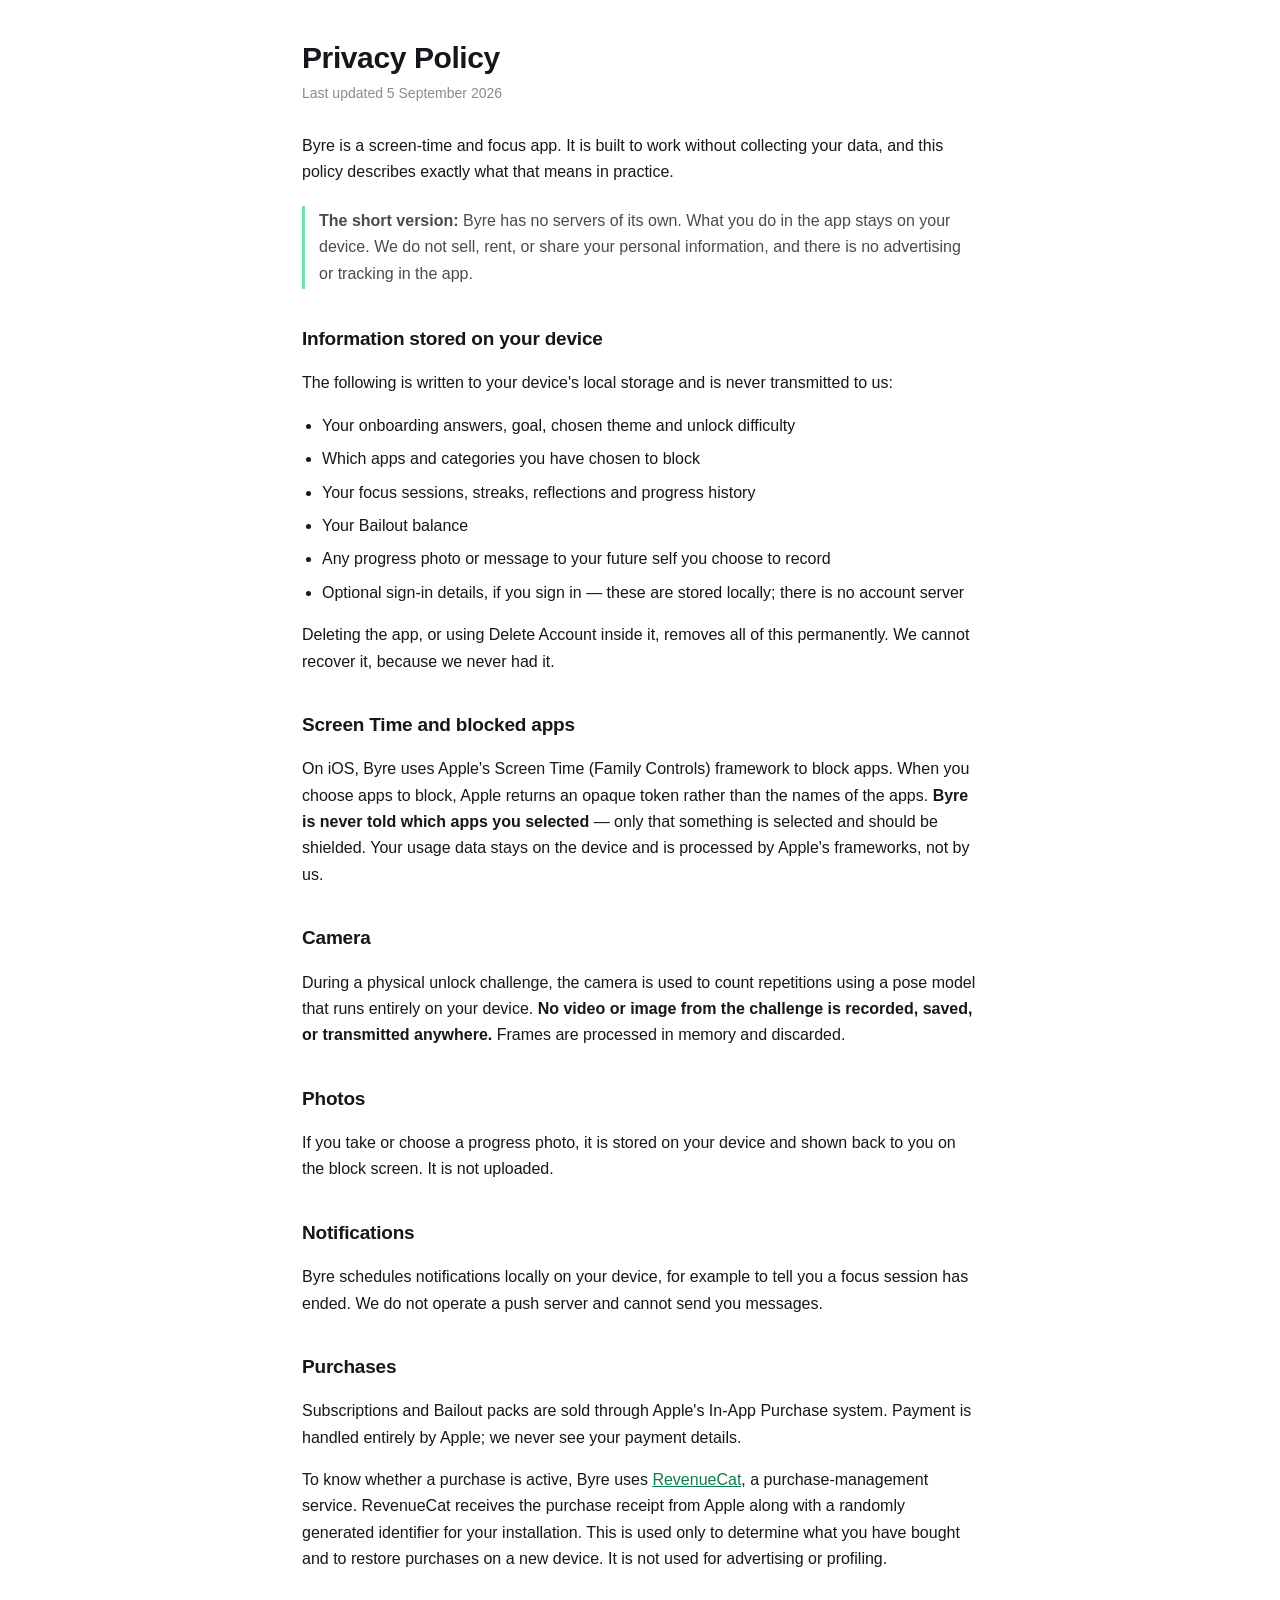
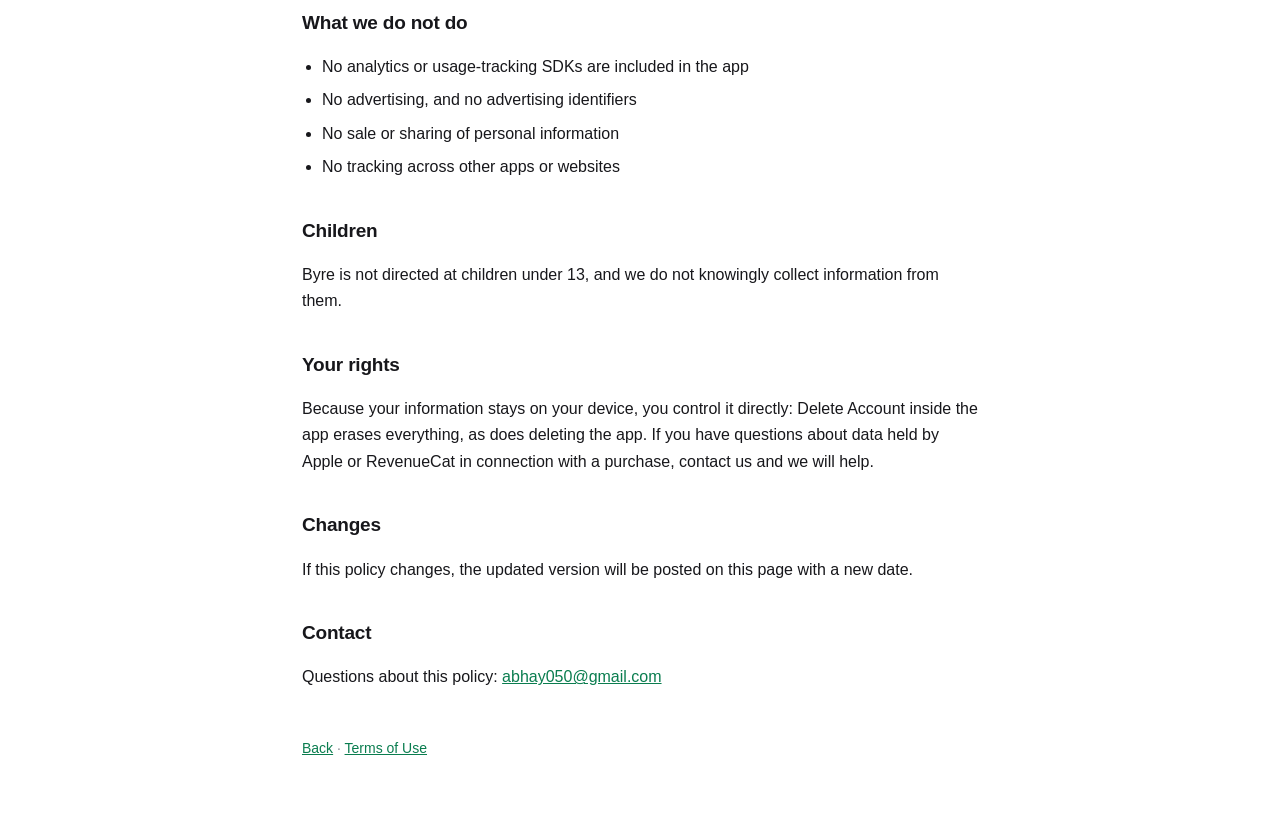
==== privacy.html @ e8ea04a0 "Privacy Policy, Terms of Use and Support for Byre Byre stores everything on device and has no backen" ====
<!doctype html><html lang="en"><head><meta charset="utf-8">
<meta name="viewport" content="width=device-width,initial-scale=1">
<title>Byre — Privacy Policy</title><link rel="stylesheet" href="style.css"></head><body>
<h1>Privacy Policy</h1>
<p class="updated">Last updated 5 September 2026</p>

<p>Byre is a screen-time and focus app. It is built to work without collecting your data, and this policy describes exactly what that means in practice.</p>

<div class="note"><strong>The short version:</strong> Byre has no servers of its own. What you do in the app stays on your device. We do not sell, rent, or share your personal information, and there is no advertising or tracking in the app.</div>

<h2>Information stored on your device</h2>
<p>The following is written to your device's local storage and is never transmitted to us:</p>
<ul>
  <li>Your onboarding answers, goal, chosen theme and unlock difficulty</li>
  <li>Which apps and categories you have chosen to block</li>
  <li>Your focus sessions, streaks, reflections and progress history</li>
  <li>Your Bailout balance</li>
  <li>Any progress photo or message to your future self you choose to record</li>
  <li>Optional sign-in details, if you sign in — these are stored locally; there is no account server</li>
</ul>
<p>Deleting the app, or using Delete Account inside it, removes all of this permanently. We cannot recover it, because we never had it.</p>

<h2>Screen Time and blocked apps</h2>
<p>On iOS, Byre uses Apple's Screen Time (Family Controls) framework to block apps. When you choose apps to block, Apple returns an opaque token rather than the names of the apps. <strong>Byre is never told which apps you selected</strong> — only that something is selected and should be shielded. Your usage data stays on the device and is processed by Apple's frameworks, not by us.</p>

<h2>Camera</h2>
<p>During a physical unlock challenge, the camera is used to count repetitions using a pose model that runs entirely on your device. <strong>No video or image from the challenge is recorded, saved, or transmitted anywhere.</strong> Frames are processed in memory and discarded.</p>

<h2>Photos</h2>
<p>If you take or choose a progress photo, it is stored on your device and shown back to you on the block screen. It is not uploaded.</p>

<h2>Notifications</h2>
<p>Byre schedules notifications locally on your device, for example to tell you a focus session has ended. We do not operate a push server and cannot send you messages.</p>

<h2>Purchases</h2>
<p>Subscriptions and Bailout packs are sold through Apple's In-App Purchase system. Payment is handled entirely by Apple; we never see your payment details.</p>
<p>To know whether a purchase is active, Byre uses <a href="https://www.revenuecat.com/privacy">RevenueCat</a>, a purchase-management service. RevenueCat receives the purchase receipt from Apple along with a randomly generated identifier for your installation. This is used only to determine what you have bought and to restore purchases on a new device. It is not used for advertising or profiling.</p>

<h2>What we do not do</h2>
<ul>
  <li>No analytics or usage-tracking SDKs are included in the app</li>
  <li>No advertising, and no advertising identifiers</li>
  <li>No sale or sharing of personal information</li>
  <li>No tracking across other apps or websites</li>
</ul>

<h2>Children</h2>
<p>Byre is not directed at children under 13, and we do not knowingly collect information from them.</p>

<h2>Your rights</h2>
<p>Because your information stays on your device, you control it directly: Delete Account inside the app erases everything, as does deleting the app. If you have questions about data held by Apple or RevenueCat in connection with a purchase, contact us and we will help.</p>

<h2>Changes</h2>
<p>If this policy changes, the updated version will be posted on this page with a new date.</p>

<h2>Contact</h2>
<p>Questions about this policy: <a href="mailto:abhay050@gmail.com">abhay050@gmail.com</a></p>

<footer><a href="index.html">Back</a> · <a href="terms.html">Terms of Use</a></footer>
</body></html>
---- style.css ----
:root { color-scheme: light dark; }
* { box-sizing: border-box; }
body {
  margin: 0 auto; padding: 40px 22px 80px; max-width: 720px;
  font: 16px/1.65 -apple-system, BlinkMacSystemFont, "Segoe UI", Roboto, sans-serif;
  color: #17171b; background: #fff;
}
@media (prefers-color-scheme: dark) { body { color: #e8e8ea; background: #0d0d10; } a { color: #6FE3A9; } }
h1 { font-size: 30px; line-height: 1.2; margin: 0 0 6px; letter-spacing: -0.4px; }
h2 { font-size: 19px; margin: 34px 0 8px; letter-spacing: -0.2px; }
.updated { color: #8a8a92; font-size: 14px; margin: 0 0 28px; }
ul { padding-left: 20px; } li { margin-bottom: 7px; }
a { color: #0a7d4f; }
.note { border-left: 3px solid #6FE3A9; padding: 2px 0 2px 14px; margin: 20px 0; color: #4a4a52; }
@media (prefers-color-scheme: dark) { .note { color: #b0b0b8; } }
footer { margin-top: 46px; font-size: 14px; color: #8a8a92; }
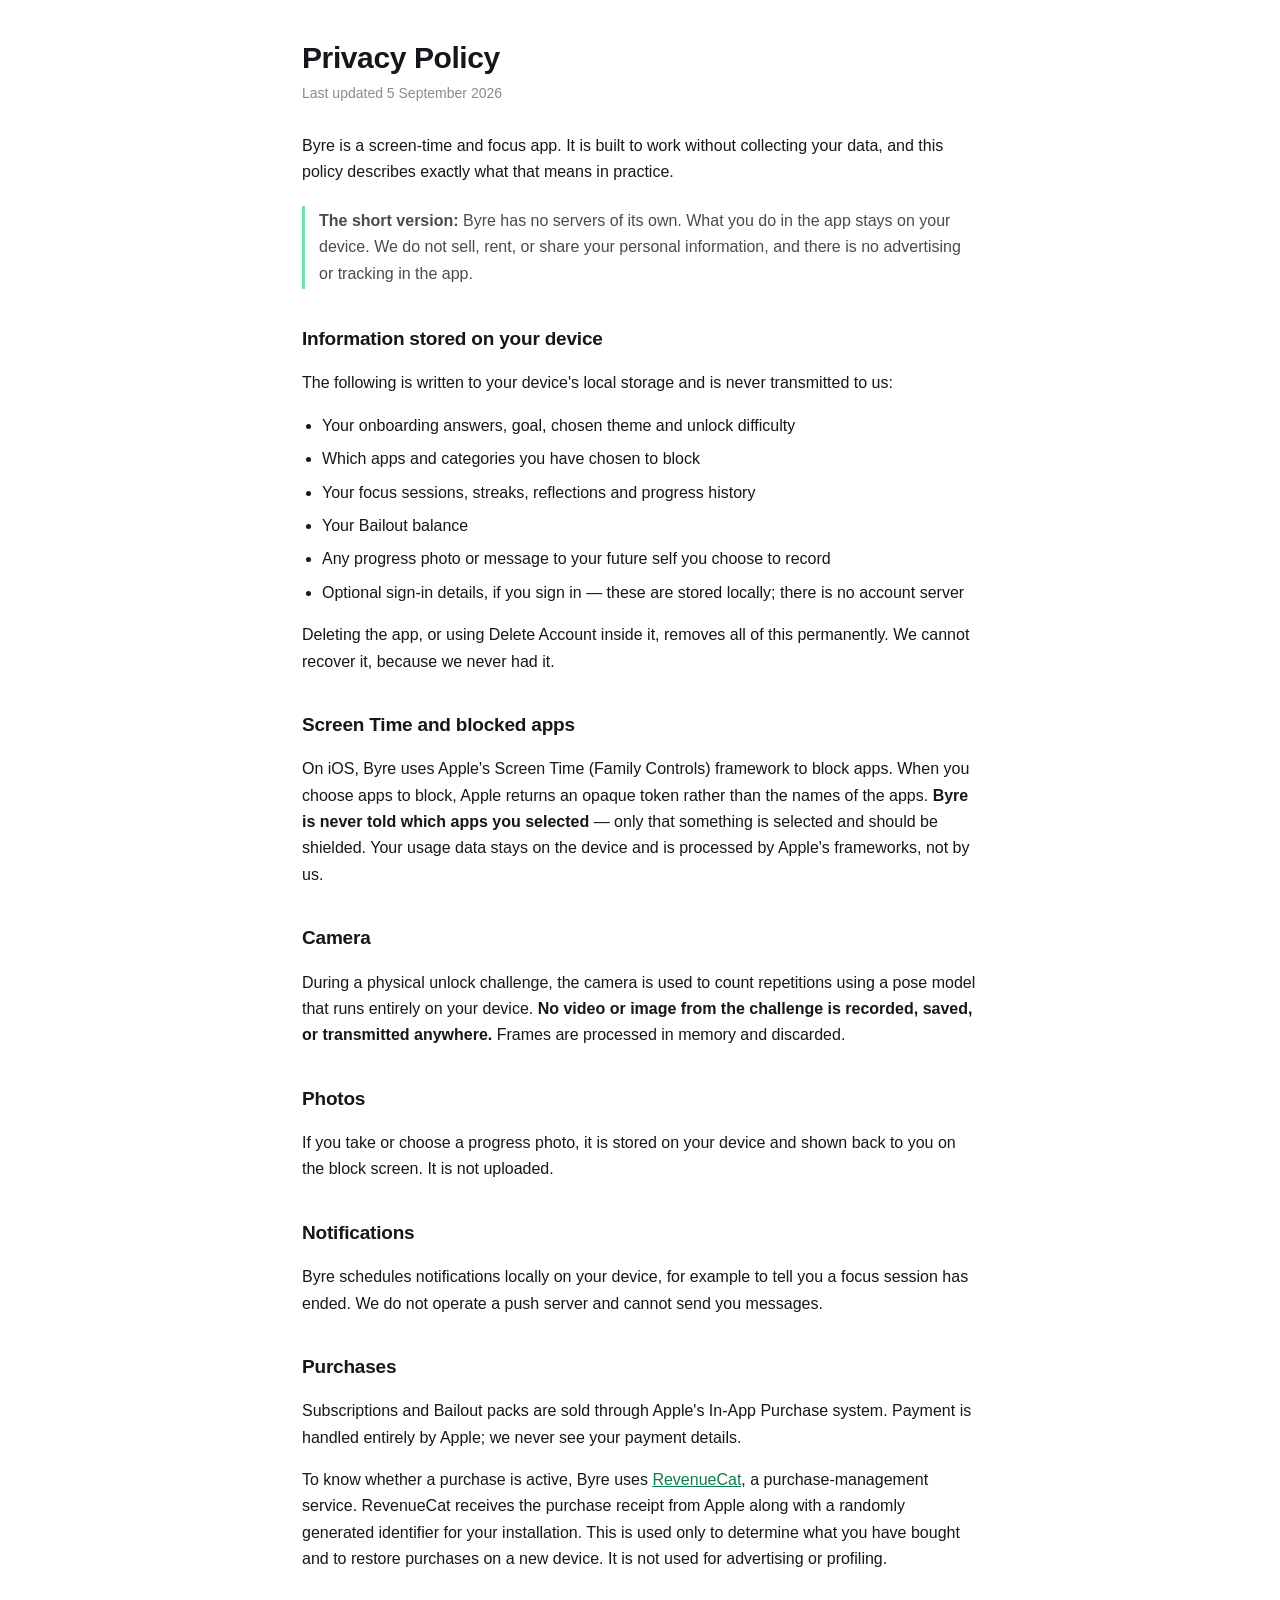
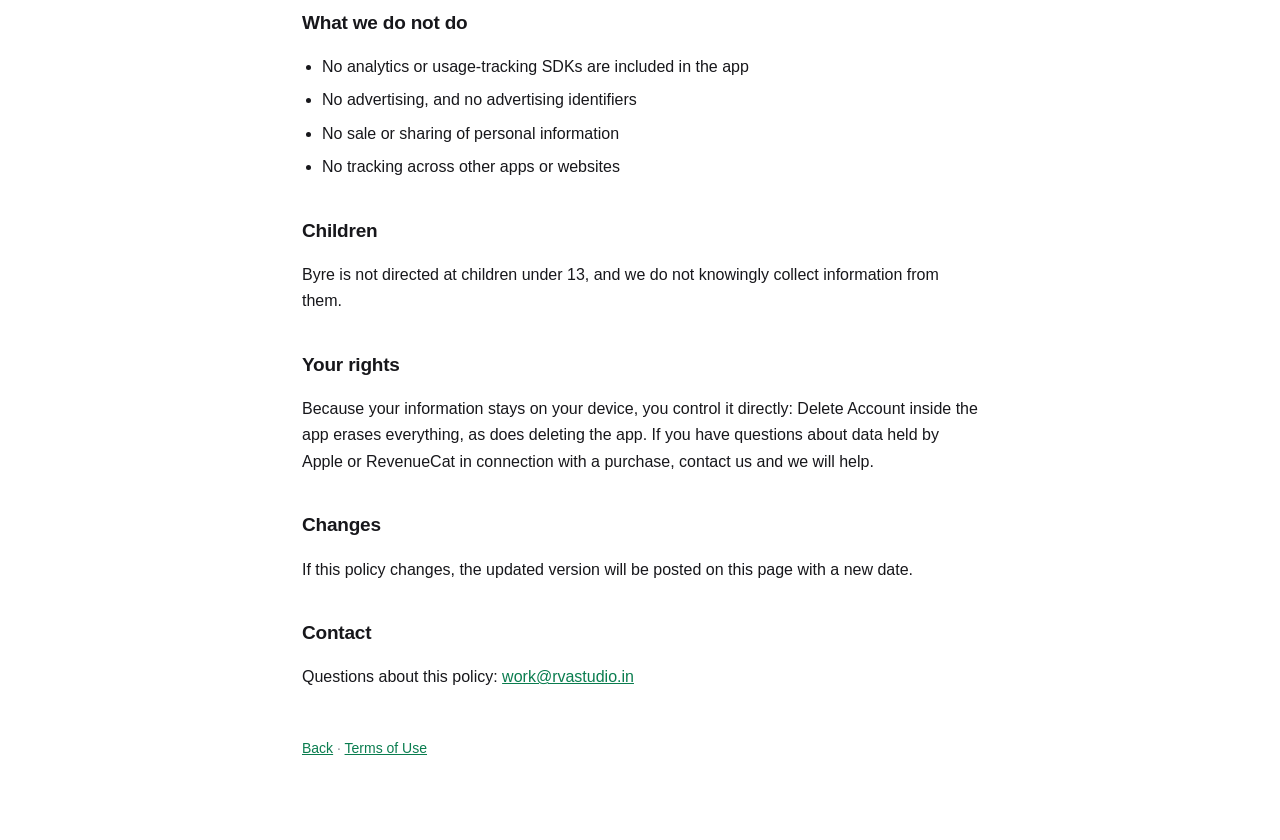
==== commit 7cc9d978: "Support email: work@rvastudio.in" ====
--- a/privacy.html
+++ b/privacy.html
@@ -54,7 +54,7 @@
 <p>If this policy changes, the updated version will be posted on this page with a new date.</p>
 
 <h2>Contact</h2>
-<p>Questions about this policy: <a href="mailto:abhay050@gmail.com">abhay050@gmail.com</a></p>
+<p>Questions about this policy: <a href="mailto:work@rvastudio.in">work@rvastudio.in</a></p>
 
 <footer><a href="index.html">Back</a> · <a href="terms.html">Terms of Use</a></footer>
 </body></html>
